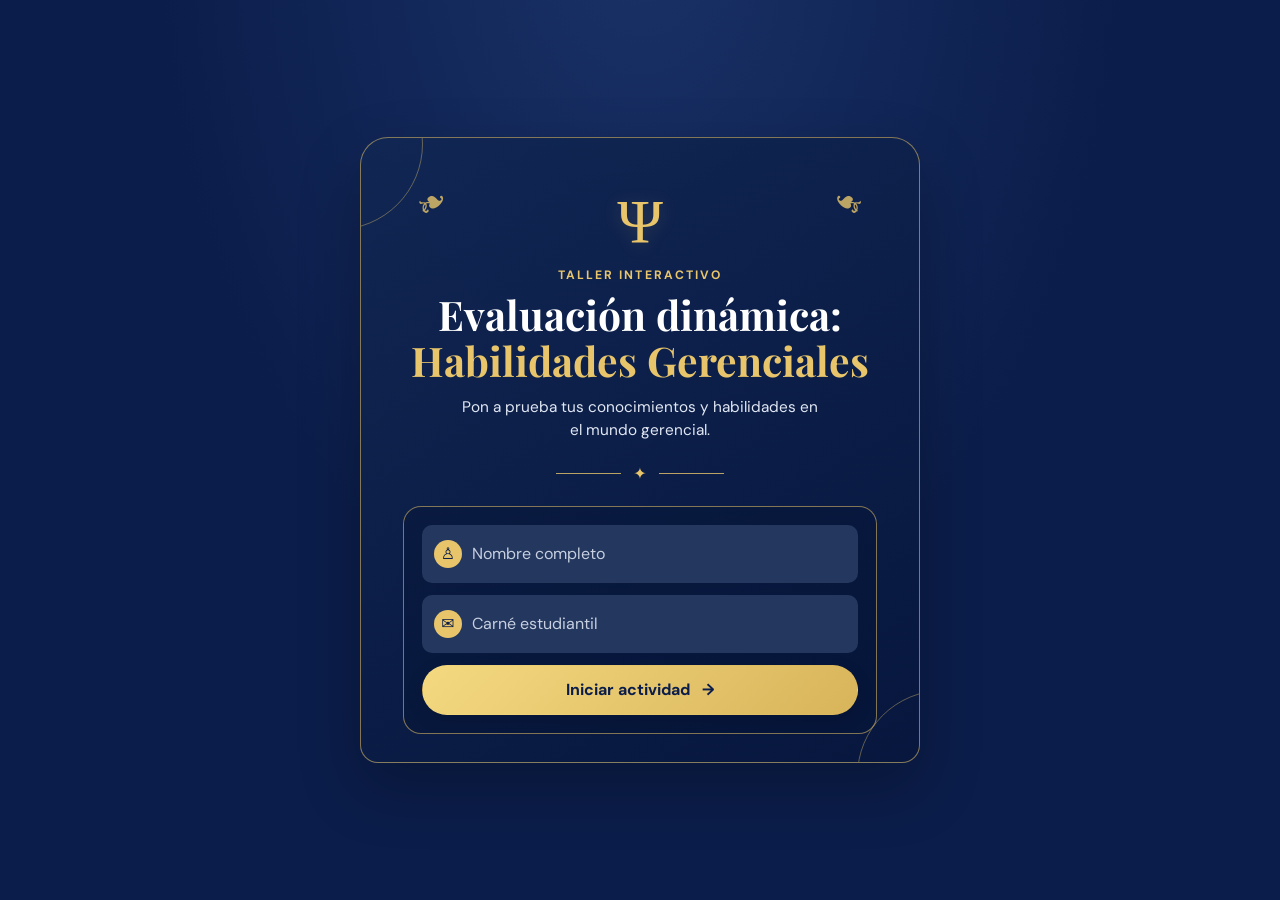
==== index.html @ e184a45b "Preparar versión inicial de la evaluación gerencial" ====
<!doctype html>
<html lang="es">
<head>
  <meta charset="utf-8">
  <meta name="viewport" content="width=device-width, initial-scale=1">
  <meta name="theme-color" content="#0b1d4a">
  <meta name="description" content="Evaluación interactiva de habilidades gerenciales">
  <title>Evaluación Dinámica | Habilidades Gerenciales</title>
  <link rel="stylesheet" href="assets/css/styles.css">
</head>
<body>
  <main class="shell">
    <section class="hero-card">
      <div class="laurel" aria-hidden="true">❧</div>
      <div class="crest" aria-hidden="true">Ψ</div>
      <div class="laurel laurel-right" aria-hidden="true">❧</div>
      <p class="eyebrow">TALLER INTERACTIVO</p>
      <h1>Evaluación dinámica:<br><span>Habilidades Gerenciales</span></h1>
      <p class="intro">Pon a prueba tus conocimientos y habilidades en el mundo gerencial.</p>
      <div class="ornament"><span></span> ✦ <span></span></div>
      <form id="registration-form" class="form-card">
        <label class="field">
          <span class="field-icon" aria-hidden="true">♙</span>
          <span class="sr-only">Nombre completo</span>
          <input id="full-name" name="fullName" autocomplete="name" placeholder="Nombre completo" required maxlength="120">
        </label>
        <label class="field">
          <span class="field-icon" aria-hidden="true">✉</span>
          <span class="sr-only">Carné estudiantil</span>
          <input id="carnet" name="carnet" placeholder="Carné estudiantil" required maxlength="40" autocomplete="off">
        </label>
        <p id="form-error" class="form-error" role="alert"></p>
        <button class="btn btn-gold btn-wide" type="submit">Iniciar actividad <span aria-hidden="true">→</span></button>
      </form>
    </section>
  </main>
  <script src="assets/js/supabase-config.js"></script>
  <script src="assets/js/app.js"></script>
</body>
</html>
---- assets/css/styles.css ----
@import url('https://fonts.googleapis.com/css2?family=DM+Sans:wght@400;500;600;700&family=Playfair+Display:wght@500;600;700&display=swap');

:root {
  --navy: #0b1d4a;
  --navy-2: #102452;
  --navy-3: #24375e;
  --gold: #e8c56b;
  --gold-2: #d8b45a;
  --cream: #fff4d1;
  --white: #fff;
  --muted: #c7d0e2;
  --border: rgba(232,197,107,.55);
  --shadow: 0 24px 60px rgba(0,0,0,.25);
}
* { box-sizing: border-box; }
html { min-height: 100%; background: var(--navy); }
body { margin: 0; min-height: 100vh; color: var(--white); background: radial-gradient(ellipse at 50% -10%, #1a3268 0, var(--navy) 54%); font-family: 'DM Sans', system-ui, sans-serif; line-height: 1.5; }
button, input { font: inherit; }
button, a { -webkit-tap-highlight-color: transparent; }
a { color: inherit; text-decoration: none; }
button:focus-visible, a:focus-visible, input:focus-visible { outline: 3px solid #fff0b2; outline-offset: 3px; }
.shell { width: min(100% - 28px, 560px); min-height: 100vh; margin: 0 auto; display: grid; place-items: center; padding: 22px 0; }
.hero-card { position: relative; width: 100%; overflow: hidden; padding: clamp(26px, 6vw, 44px) clamp(20px, 6vw, 42px) 28px; text-align: center; border: 1px solid var(--border); border-radius: 28px 28px 18px 18px; background: linear-gradient(150deg, rgba(17,39,83,.98), rgba(7,23,62,.98)); box-shadow: var(--shadow); }
.hero-card::before, .hero-card::after { content: ""; position: absolute; width: 170px; height: 170px; border: 1px solid rgba(232,197,107,.4); border-radius: 50%; pointer-events: none; }
.hero-card::before { left: -110px; top: -80px; }
.hero-card::after { right: -110px; bottom: -100px; }
.crest, .mini-crest { color: var(--gold); font-family: 'Playfair Display', Georgia, serif; font-size: 62px; line-height: 1; text-shadow: 0 2px 18px rgba(232,197,107,.18); }
.crest { margin: 4px auto 18px; }
.laurel { position: absolute; top: 38px; left: 10%; color: var(--gold); font-size: 36px; transform: rotate(-32deg); opacity: .8; }
.laurel-right { left: auto; right: 10%; transform: scaleX(-1) rotate(-32deg); }
.eyebrow { margin: 0 0 8px; color: var(--gold); font-size: .76rem; font-weight: 700; letter-spacing: .17em; text-transform: uppercase; }
h1, h2, p { margin-top: 0; }
h1 { margin-bottom: 12px; font-family: 'Playfair Display', Georgia, serif; font-size: clamp(1.75rem, 6vw, 2.55rem); line-height: 1.12; font-weight: 700; }
h1 span, .page-heading h1 span { color: var(--gold); }
.intro { max-width: 360px; margin: 0 auto 20px; color: #e1e7f3; font-size: .96rem; }
.ornament { display: flex; align-items: center; justify-content: center; gap: 12px; color: var(--gold); margin: 20px 0; }
.ornament span { width: 65px; height: 1px; background: var(--gold); opacity: .8; }
.form-card { display: grid; gap: 12px; padding: 18px; border: 1px solid var(--border); border-radius: 18px; background: rgba(6,19,51,.38); text-align: left; }
.field { display: flex; align-items: center; gap: 10px; padding: 5px 12px; border-radius: 10px; background: var(--navy-3); }
.field-icon { display: grid; place-items: center; width: 28px; height: 28px; flex: 0 0 28px; border-radius: 50%; background: var(--gold); color: var(--navy); font-weight: 700; }
.field input { width: 100%; min-width: 0; padding: 12px 0; color: white; border: 0; outline: 0; background: transparent; }
.field input::placeholder { color: #d0d8e8; opacity: .95; }
.btn { display: inline-flex; align-items: center; justify-content: center; gap: 12px; min-height: 46px; padding: 12px 18px; border: 1px solid transparent; border-radius: 999px; cursor: pointer; font-weight: 700; transition: transform .16s ease, filter .16s ease, opacity .16s ease; }
.btn:hover:not(:disabled) { transform: translateY(-1px); filter: brightness(1.04); }
.btn:disabled { cursor: not-allowed; opacity: .45; }
.btn-gold { color: var(--navy); background: linear-gradient(135deg, #f4d981, var(--gold-2)); box-shadow: 0 5px 18px rgba(0,0,0,.12); }
.btn-outline { color: var(--gold); border-color: var(--border); background: transparent; }
.btn-wide { width: 100%; }
.btn-small { min-height: 38px; padding: 8px 14px; font-size: .86rem; }
.form-error { min-height: 0; margin: 0; color: #ffd4d4; font-size: .85rem; }
.form-error:empty { display: none; }
.demo-note { margin: 16px 0 0; color: #aebbd4; font-size: .72rem; text-align: center; }
.page-wrap { width: min(100% - 28px, 820px); margin: 0 auto; padding: 18px 0 36px; }
.topbar { display: flex; align-items: center; justify-content: space-between; gap: 16px; min-height: 54px; margin-bottom: 26px; }
.icon-btn { display: grid; place-items: center; width: 42px; height: 42px; border: 1px solid var(--border); border-radius: 50%; color: var(--gold); font-size: 1.5rem; }
.mini-crest { font-size: 42px; }
.counter { color: var(--gold); font-size: .85rem; font-weight: 700; }
.page-heading { margin-bottom: 22px; }
.page-heading h1 { font-size: clamp(1.8rem, 5vw, 2.6rem); }
.page-heading p:last-child { max-width: 650px; margin-bottom: 0; color: #d4dced; }
.progress-track { width: 100%; height: 7px; margin: 22px 0; overflow: hidden; border-radius: 999px; background: #29395e; }
.progress-track span { display: block; width: 0; height: 100%; border-radius: inherit; background: var(--gold); transition: width .3s ease; }
.sections-list { display: grid; gap: 12px; }
.section-card { display: grid; grid-template-columns: 42px minmax(0,1fr) auto; align-items: center; gap: 12px; padding: 16px; border: 1px solid rgba(199,208,226,.3); border-radius: 16px; background: rgba(16,36,82,.74); }
.section-card.is-unlocked { border-color: var(--gold); }
.section-card.is-complete { border-color: rgba(232,197,107,.65); background: linear-gradient(120deg, rgba(232,197,107,.12), rgba(16,36,82,.85)); }
.section-number { display: grid; place-items: center; width: 40px; height: 40px; border-radius: 50%; color: var(--navy); background: var(--gold); font-weight: 800; font-size: 1.1rem; }
.section-info h2 { margin: 0 0 4px; font-family: 'Playfair Display', Georgia, serif; font-size: 1.05rem; line-height: 1.25; }
.section-info p { margin: 0 0 5px; color: var(--muted); font-size: .8rem; }
.status { color: var(--gold); font-size: .78rem; font-weight: 700; }
.completed-mark { color: var(--gold); font-size: 1.5rem; font-weight: 800; }
.lock-mark { color: #abb7cd; font-size: 1.1rem; }
.code-field { grid-column: 1 / -1; display: grid; gap: 8px; padding-top: 12px; border-top: 1px solid rgba(232,197,107,.2); color: #e6eaf4; font-size: .82rem; }
.code-field input { width: 100%; min-height: 44px; padding: 10px 12px; border: 1px solid var(--border); border-radius: 9px; color: white; background: rgba(5,17,47,.65); }
.final-card, .submit-card { margin-top: 20px; padding: 22px; border: 1px solid var(--border); border-radius: 18px; background: rgba(16,36,82,.68); }
.final-card h2 { margin-bottom: 8px; font-family: 'Playfair Display', Georgia, serif; }
.final-card p, .submit-card p { color: #d4dced; font-size: .9rem; }
.question-list { display: grid; gap: 18px; }
.question-card { min-width: 0; margin: 0; padding: 18px; border: 1px solid var(--border); border-radius: 18px; background: rgba(16,36,82,.8); }
.question-card legend { padding: 0 6px; }
.question-number { color: var(--gold); font-size: .78rem; font-weight: 700; }
.question-card h2 { margin: 4px 0 16px; font-size: 1.05rem; line-height: 1.5; }
.options-list { display: grid; gap: 9px; }
.option-row { display: grid; grid-template-columns: 1px 32px minmax(0,1fr); align-items: center; gap: 10px; min-height: 54px; padding: 8px 12px; border: 1px solid rgba(232,197,107,.35); border-radius: 12px; color: var(--navy); background: linear-gradient(110deg, #f7df91, #e8c56b); cursor: pointer; }
.option-row:has(input:checked) { outline: 3px solid #fff2c4; outline-offset: 1px; background: #ffedb4; }
.option-row input { width: 1px; height: 1px; margin: 0; opacity: .01; }
.option-letter { display: grid; place-items: center; width: 30px; height: 30px; border-radius: 50%; color: var(--gold); background: var(--navy); font-size: .85rem; font-weight: 800; }
.option-text { font-size: .9rem; line-height: 1.35; }
.confirm-dialog { width: min(100% - 30px, 430px); padding: 0; border: 1px solid var(--border); border-radius: 22px; color: white; background: var(--navy-2); box-shadow: var(--shadow); }
.confirm-dialog::backdrop { background: rgba(2,8,24,.78); backdrop-filter: blur(4px); }
.dialog-inner { padding: 26px; text-align: center; }
.dialog-inner .mini-crest { margin-bottom: 12px; }
.dialog-inner h2 { font-family: 'Playfair Display', Georgia, serif; }
.dialog-inner p { color: #d4dced; }
.dialog-actions { display: grid; grid-template-columns: 1fr 1fr; gap: 10px; }
.result-card { padding-top: 34px; }
.trophy { margin: 12px 0; font-size: 4rem; filter: drop-shadow(0 5px 14px rgba(232,197,107,.25)); }
.score-panel { display: flex; justify-content: center; align-items: center; gap: 18px; margin: 26px 0; padding: 22px; border-radius: 18px; color: var(--navy); background: linear-gradient(135deg, #f6dc88, #dfb953); }
.score-star { font-size: 2.4rem; }
.score-panel div { display: grid; gap: 2px; text-align: left; }
.score-panel strong { font-family: 'Playfair Display', Georgia, serif; font-size: 2rem; line-height: 1.15; }
.score-panel small { font-size: .75rem; }
blockquote { margin: 26px 0; color: #f2dfad; font-family: 'Playfair Display', Georgia, serif; font-style: italic; }
.admin-wrap { max-width: 1000px; }
.admin-warning { padding: 18px; border: 1px solid var(--border); border-radius: 14px; background: rgba(232,197,107,.08); }
.admin-warning strong { color: var(--gold); }
.admin-warning p { margin: 6px 0 0; color: #d4dced; }
.stats-grid { display: grid; grid-template-columns: repeat(4,1fr); gap: 12px; margin-top: 18px; }
.stat-card { display: grid; gap: 8px; padding: 18px; border: 1px solid rgba(199,208,226,.22); border-radius: 14px; background: rgba(16,36,82,.8); }
.stat-card span { color: var(--muted); font-size: .82rem; }
.stat-card strong { color: var(--gold); font-family: 'Playfair Display', Georgia, serif; font-size: 1.8rem; }
.sr-only { position: absolute; width: 1px; height: 1px; padding: 0; margin: -1px; overflow: hidden; clip: rect(0,0,0,0); white-space: nowrap; border: 0; }
@media (max-width: 600px) {
  .shell { width: min(100% - 20px, 480px); padding: 10px 0; }
  .hero-card { padding: 28px 16px 22px; border-radius: 22px; }
  .laurel { top: 30px; left: 5%; font-size: 28px; }
  .laurel-right { left: auto; right: 5%; }
  .form-card { padding: 12px; }
  .page-wrap { width: min(100% - 22px, 820px); padding-top: 12px; }
  .topbar { margin-bottom: 20px; }
  .section-card { grid-template-columns: 38px minmax(0,1fr); padding: 13px; gap: 10px; }
  .section-number { width: 36px; height: 36px; }
  .section-action { grid-column: 2; justify-self: start; }
  .code-field { grid-column: 1 / -1; }
  .question-card { padding: 14px; }
  .option-row { grid-template-columns: 1px 28px minmax(0,1fr); gap: 8px; padding: 9px; }
  .option-letter { width: 28px; height: 28px; }
  .option-text { font-size: .86rem; }
  .stats-grid { grid-template-columns: repeat(2,1fr); }
  .dialog-actions { grid-template-columns: 1fr; }
}
@media (prefers-reduced-motion: reduce) {
  *, *::before, *::after { scroll-behavior: auto !important; transition: none !important; }
}


/* Resultados y retroalimentación */
.result-wrap { max-width: 900px; }
.result-heading { padding: 20px 0 8px; text-align: center; }
.result-heading .crest { margin-bottom: 18px; }
.result-heading h1 { margin-bottom: 12px; }
.result-heading .intro { max-width: 620px; }
.result-overview { display: grid; grid-template-columns: minmax(0, 1fr) minmax(0, 1fr); align-items: center; gap: 18px; margin: 18px 0 34px; padding: 18px; border: 1px solid var(--border); border-radius: 20px; background: rgba(16,36,82,.72); }
.result-overview .score-panel { margin: 0; min-height: 120px; }
.score-progress { padding: 12px; }
.score-progress-label { display: flex; align-items: center; justify-content: space-between; gap: 12px; color: #e5eaf4; font-size: .9rem; }
.score-progress-label strong { color: var(--gold); font-size: 1.25rem; }
.score-progress .progress-track { margin: 12px 0 0; height: 10px; }
.score-progress .progress-track span { width: 0; }
.feedback-section { margin-top: 12px; }
.feedback-heading { margin-bottom: 20px; }
.feedback-heading h2 { margin-bottom: 8px; font-family: 'Playfair Display', Georgia, serif; font-size: clamp(1.5rem, 4vw, 2rem); }
.feedback-heading > p:last-child { max-width: 700px; margin-bottom: 0; color: #d4dced; }
.feedback-list { display: grid; gap: 14px; }
.feedback-card { min-width: 0; padding: 20px; border: 1px solid rgba(199,208,226,.28); border-radius: 17px; background: rgba(16,36,82,.78); }
.feedback-correct { border-left: 4px solid #63d6a0; }
.feedback-incorrect { border-left: 4px solid #ff8888; }
.feedback-card-top { display: flex; align-items: center; justify-content: space-between; flex-wrap: wrap; gap: 8px; margin-bottom: 8px; }
.feedback-number { color: var(--gold); font-size: .8rem; font-weight: 800; letter-spacing: .04em; text-transform: uppercase; }
.feedback-status { font-size: .82rem; font-weight: 800; }
.feedback-correct .feedback-status { color: #7ee2b2; }
.feedback-incorrect .feedback-status { color: #ffaaaa; }
.feedback-section-name { margin: 0 0 8px; color: #bfcbe1; font-size: .78rem; }
.feedback-card h3 { margin: 0 0 16px; font-size: 1rem; line-height: 1.5; }
.feedback-answer { margin-top: 10px; padding: 13px 15px; border-radius: 11px; background: rgba(4,15,42,.45); }
.answer-is-correct { border: 1px solid rgba(99,214,160,.42); }
.answer-is-incorrect { border: 1px solid rgba(255,136,136,.42); }
.answer-correct { border: 1px solid rgba(99,214,160,.42); background: rgba(29,112,77,.12); }
.answer-label { display: block; margin-bottom: 5px; color: #e8c56b; font-size: .78rem; font-weight: 800; }
.feedback-answer p { margin: 0; color: #f1f4fa; font-size: .9rem; line-height: 1.45; overflow-wrap: anywhere; }
.feedback-encouragement { margin: 12px 0 0; color: #91e5bb; font-size: .86rem; }
.result-footer { margin: 30px 0 8px; padding: 22px; border: 1px solid rgba(232,197,107,.35); border-radius: 18px; background: rgba(16,36,82,.55); text-align: center; }
.result-footer p { color: #f2dfad; font-family: 'Playfair Display', Georgia, serif; font-style: italic; }
@media (max-width: 640px) {
  .result-wrap { padding-top: 10px; }
  .result-heading { padding-top: 12px; }
  .result-overview { grid-template-columns: 1fr; gap: 10px; padding: 12px; }
  .result-overview .score-panel { justify-content: center; }
  .feedback-card { padding: 15px; }
  .result-footer { padding: 17px; }
}


/* AlertifyJS: visual adaptado a la identidad azul marino y dorada */
.alertify-notifier.ajs-top-right { top: 18px; right: 18px; }
.alertify-notifier .ajs-message {
  border: 1px solid rgba(255,255,255,.12);
  border-radius: 12px;
  box-shadow: 0 14px 36px rgba(2, 10, 31, .24);
  padding: 15px 18px;
  font-family: inherit;
  font-size: .94rem;
  line-height: 1.45;
  color: #fff;
  background: #142754;
}
.alertify-notifier .ajs-message.ajs-warning {
  color: #3d2b00;
  background: #fff1bf;
  border-color: #e8c35b;
}
.alertify-notifier .ajs-message.ajs-error {
  color: #fff;
  background: #a92d3a;
  border-color: #e15b68;
}
.alertify-notifier .ajs-message.ajs-success {
  color: #fff;
  background: #176b50;
  border-color: #3da77f;
}
.alertify-notifier .ajs-message .ajs-close {
  color: inherit;
  opacity: .8;
}
@media (max-width: 520px) {
  .alertify-notifier.ajs-top-right { top: 10px; right: 10px; left: 10px; }
  .alertify-notifier .ajs-message { max-width: none; width: 100%; box-sizing: border-box; }
}
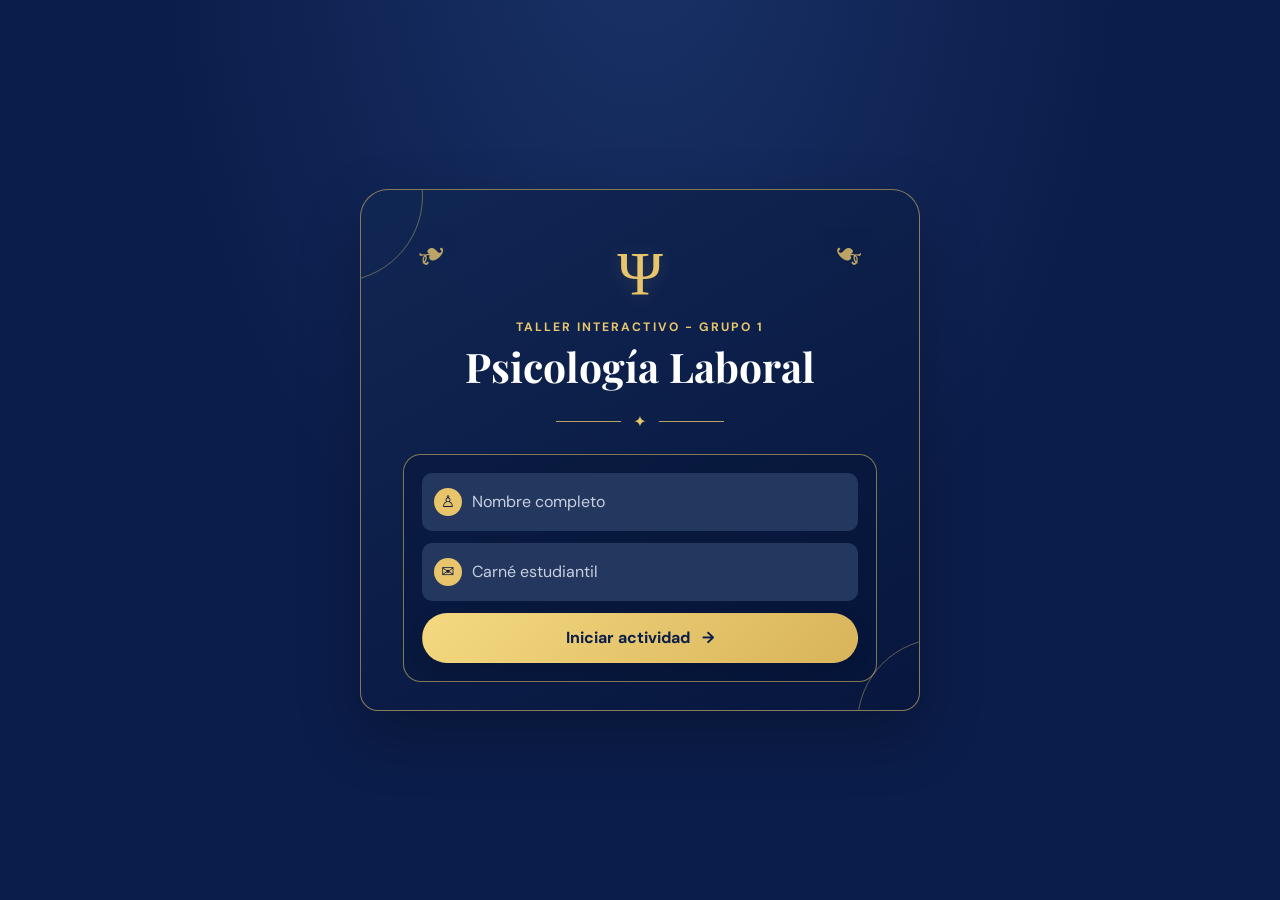
==== commit 705c792b: "Arreglo de portada" ====
--- a/index.html
+++ b/index.html
@@ -4,8 +4,8 @@
   <meta charset="utf-8">
   <meta name="viewport" content="width=device-width, initial-scale=1">
   <meta name="theme-color" content="#0b1d4a">
-  <meta name="description" content="Evaluación interactiva de habilidades gerenciales">
-  <title>Evaluación Dinámica | Habilidades Gerenciales</title>
+  <meta name="description" content="Psicología Laboral">
+  <title>Psicología Laboral</title>
   <link rel="stylesheet" href="assets/css/styles.css">
 </head>
 <body>
@@ -14,9 +14,8 @@
       <div class="laurel" aria-hidden="true">❧</div>
       <div class="crest" aria-hidden="true">Ψ</div>
       <div class="laurel laurel-right" aria-hidden="true">❧</div>
-      <p class="eyebrow">TALLER INTERACTIVO</p>
-      <h1>Evaluación dinámica:<br><span>Habilidades Gerenciales</span></h1>
-      <p class="intro">Pon a prueba tus conocimientos y habilidades en el mundo gerencial.</p>
+      <p class="eyebrow">Taller Interactivo - Grupo 1</p>
+      <h1>Psicología Laboral</h1>
       <div class="ornament"><span></span> ✦ <span></span></div>
       <form id="registration-form" class="form-card">
         <label class="field">
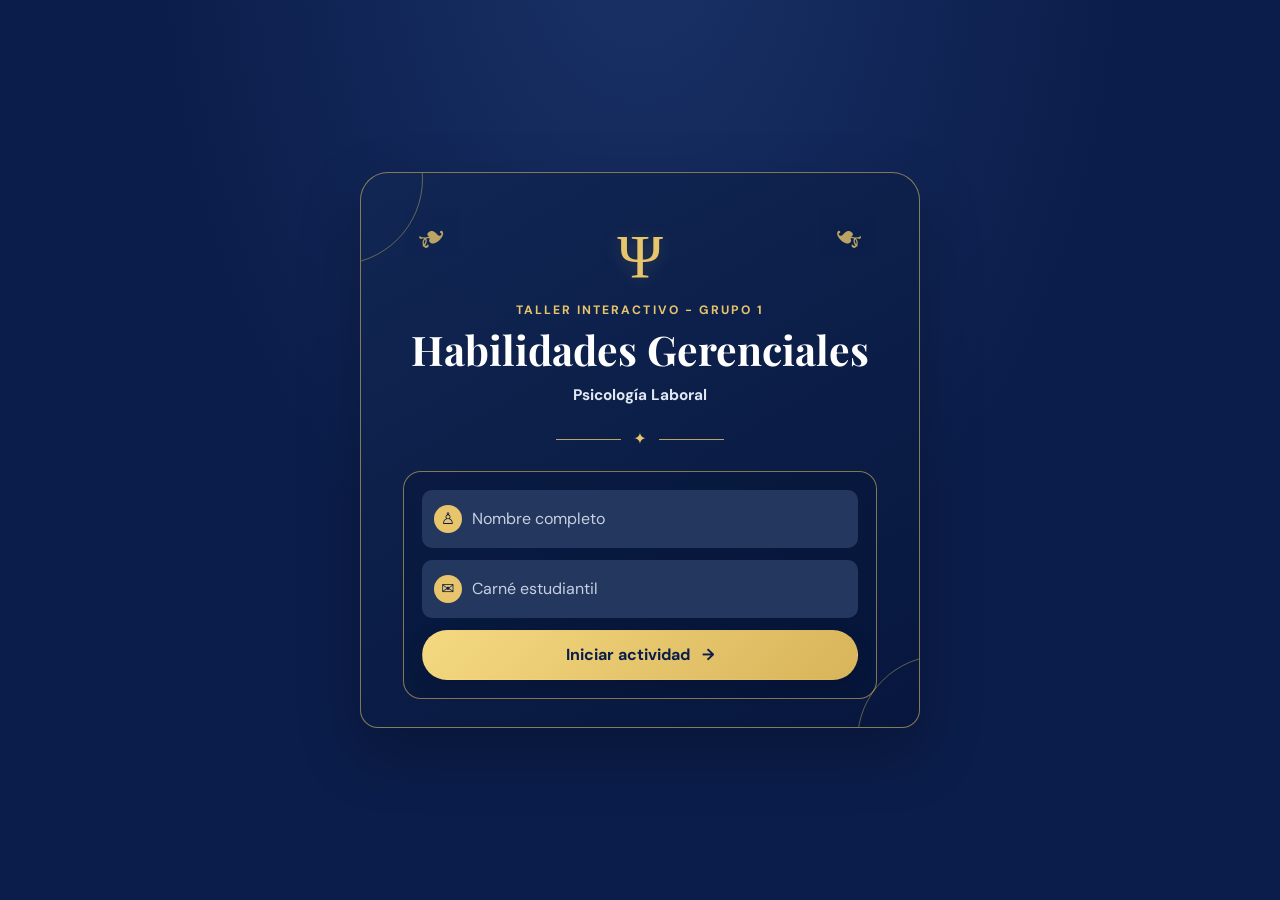
==== commit e55143d0: "update index" ====
--- a/index.html
+++ b/index.html
@@ -4,8 +4,8 @@
   <meta charset="utf-8">
   <meta name="viewport" content="width=device-width, initial-scale=1">
   <meta name="theme-color" content="#0b1d4a">
-  <meta name="description" content="Psicología Laboral">
-  <title>Psicología Laboral</title>
+  <meta name="description" content="Habilidades Gerenciales - Psicología Laboral">
+  <title>Habilidades Gerenciales | Psicología Laboral</title>
   <link rel="stylesheet" href="assets/css/styles.css">
 </head>
 <body>
@@ -15,7 +15,8 @@
       <div class="crest" aria-hidden="true">Ψ</div>
       <div class="laurel laurel-right" aria-hidden="true">❧</div>
       <p class="eyebrow">Taller Interactivo - Grupo 1</p>
-      <h1>Psicología Laboral</h1>
+      <h1>Habilidades Gerenciales</h1>
+      <p class="intro"><strong>Psicología Laboral</strong></p>
       <div class="ornament"><span></span> ✦ <span></span></div>
       <form id="registration-form" class="form-card">
         <label class="field">
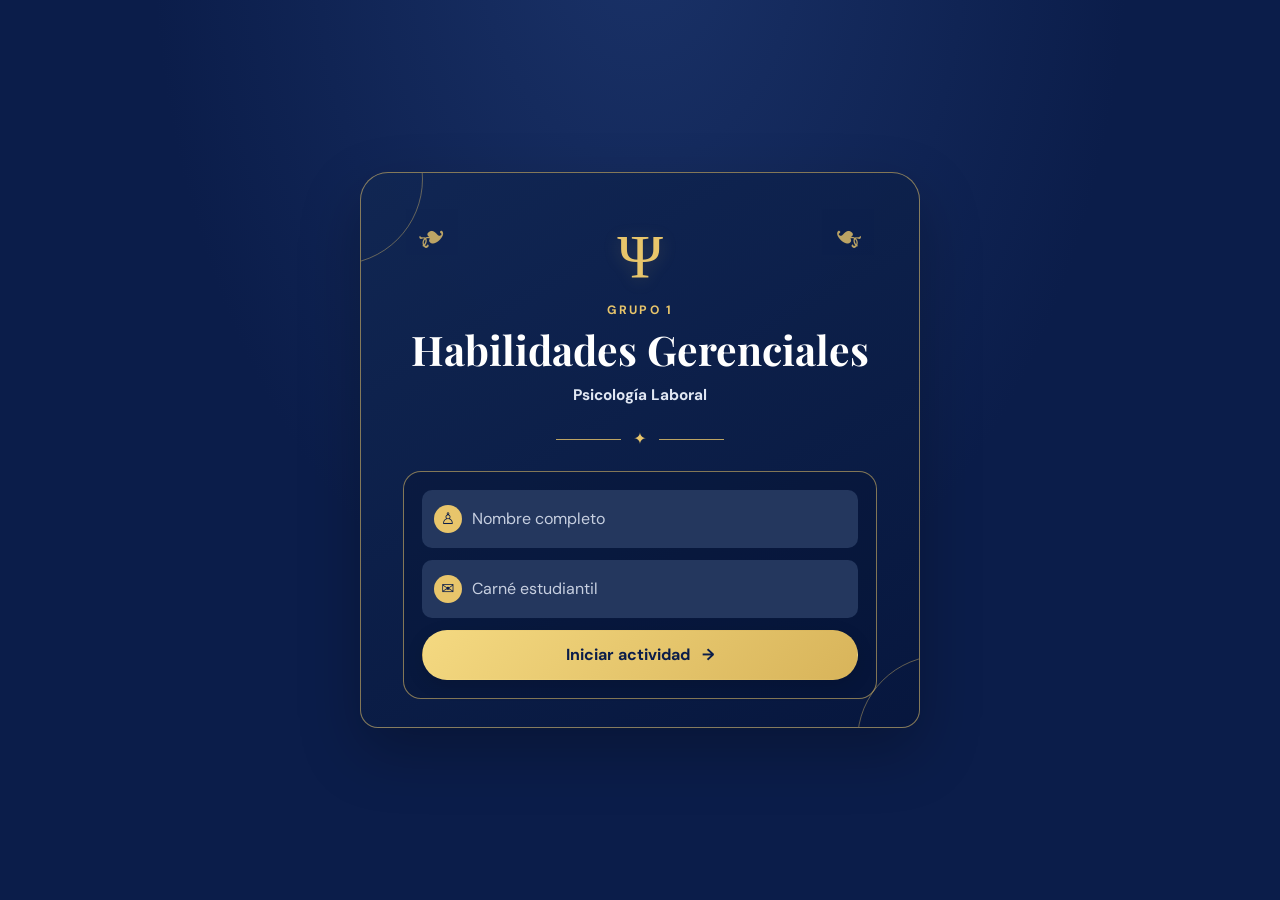
==== commit 501145be: "update index" ====
--- a/index.html
+++ b/index.html
@@ -14,7 +14,7 @@
       <div class="laurel" aria-hidden="true">❧</div>
       <div class="crest" aria-hidden="true">Ψ</div>
       <div class="laurel laurel-right" aria-hidden="true">❧</div>
-      <p class="eyebrow">Taller Interactivo - Grupo 1</p>
+      <p class="eyebrow">Grupo 1</p>
       <h1>Habilidades Gerenciales</h1>
       <p class="intro"><strong>Psicología Laboral</strong></p>
       <div class="ornament"><span></span> ✦ <span></span></div>
--- a/assets/css/styles.css
+++ b/assets/css/styles.css
@@ -111,7 +111,19 @@
 .stat-card strong { color: var(--gold); font-family: 'Playfair Display', Georgia, serif; font-size: 1.8rem; }
 .sr-only { position: absolute; width: 1px; height: 1px; padding: 0; margin: -1px; overflow: hidden; clip: rect(0,0,0,0); white-space: nowrap; border: 0; }
 @media (max-width: 600px) {
-  .shell { width: min(100% - 20px, 480px); padding: 10px 0; }
+  /* Centrar la portada cuando cabe en pantalla; si el contenido es más alto,
+     empezar desde arriba y permitir el desplazamiento sin cortar el formulario. */
+  html, body { min-height: 100%; }
+  body { min-height: 100dvh; overflow-y: auto; }
+  .shell {
+    width: min(100% - 20px, 480px);
+    min-height: 100dvh;
+    height: auto;
+    box-sizing: border-box;
+    place-items: center;
+    align-content: safe center;
+    padding: 16px 0 24px;
+  }
   .hero-card { padding: 28px 16px 22px; border-radius: 22px; }
   .laurel { top: 30px; left: 5%; font-size: 28px; }
   .laurel-right { left: auto; right: 5%; }
